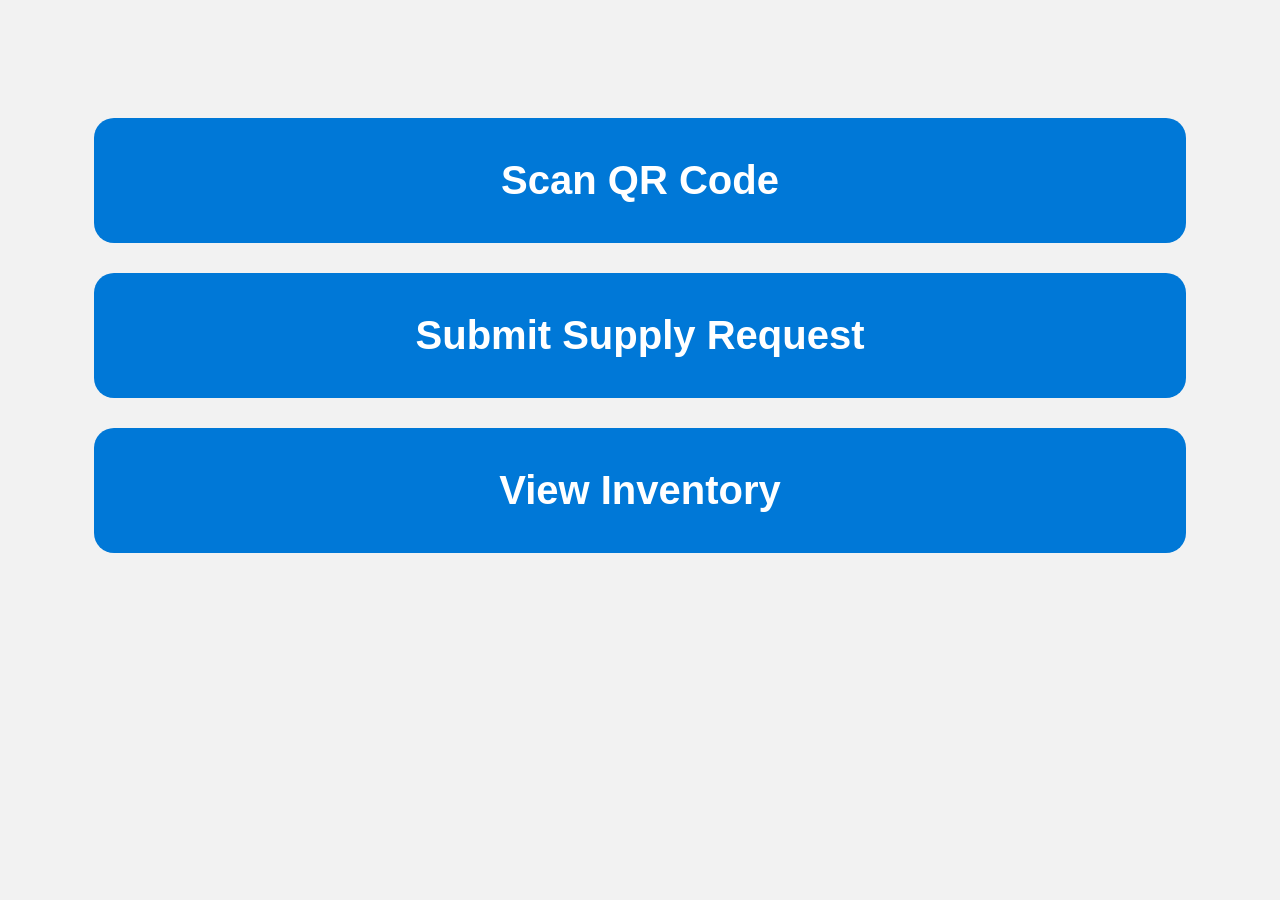
==== index.html @ 5c3f4a2a "Add kiosk homepage" ====
<!DOCTYPE html>
<html>
<head>
  <title>FMES Supply Kiosk</title>
  <style>
    body {
      background: #f2f2f2;
      font-family: Arial, sans-serif;
      text-align: center;
      padding-top: 80px;
    }
    .button {
      display: block;
      width: 80%;
      margin: 30px auto;
      padding: 40px;
      font-size: 40px;
      font-weight: bold;
      background: #0078D7;
      color: white;
      border-radius: 20px;
      text-decoration: none;
    }
    .button:hover { background: #005a9e; }
  </style>
</head>
<body>
  <a class="button" href="intent://scan/#Intent;scheme=zxing;package=com.teacapps.barcodescanner;end">
    Scan QR Code
  </a>
  <a class="button" href="https://fmessupplyrequests-jpg.github.io/custodial-request-form/">
    Submit Supply Request
  </a>
  <a class="button" target="_blank" rel="noopener"
     href="https://docs.google.com/spreadsheets/d/17a76aIxEtTjEJctDrX_Lfg4etBEE8y9hcltGdSebHx0/edit?gid=1158148212">
    View Inventory
  </a>
</body>
</html>
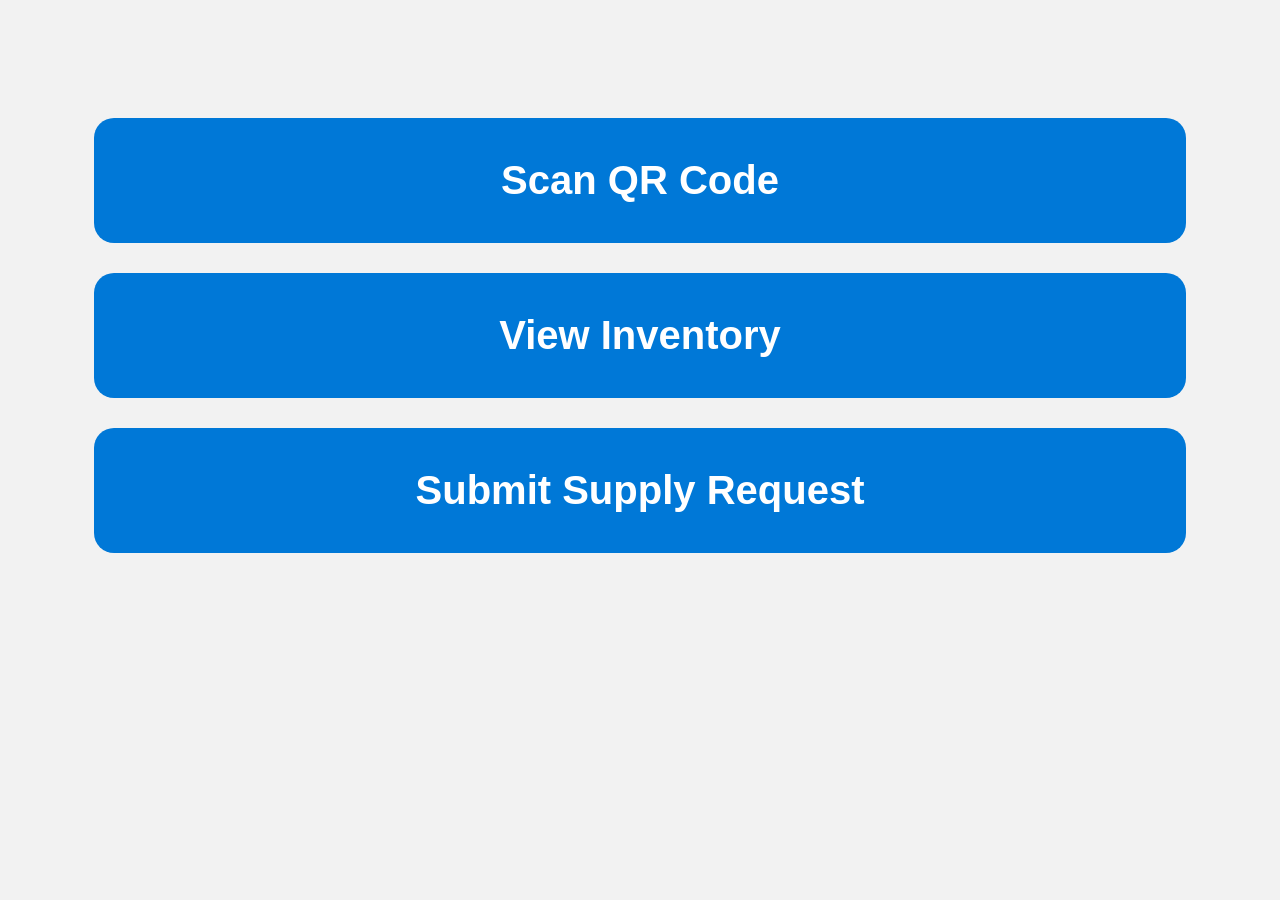
==== commit 0107769e: "Update index.html" ====
--- a/index.html
+++ b/index.html
@@ -28,12 +28,14 @@
   <a class="button" href="intent://scan/#Intent;scheme=zxing;package=com.teacapps.barcodescanner;end">
     Scan QR Code
   </a>
-  <a class="button" href="https://fmessupplyrequests-jpg.github.io/custodial-request-form/">
-    Submit Supply Request
-  </a>
+
   <a class="button" target="_blank" rel="noopener"
      href="https://docs.google.com/spreadsheets/d/17a76aIxEtTjEJctDrX_Lfg4etBEE8y9hcltGdSebHx0/edit?gid=1158148212">
     View Inventory
   </a>
+
+  <a class="button" href="https://fmessupplyrequests-jpg.github.io/custodial-request-form/">
+    Submit Supply Request
+  </a>
 </body>
 </html>
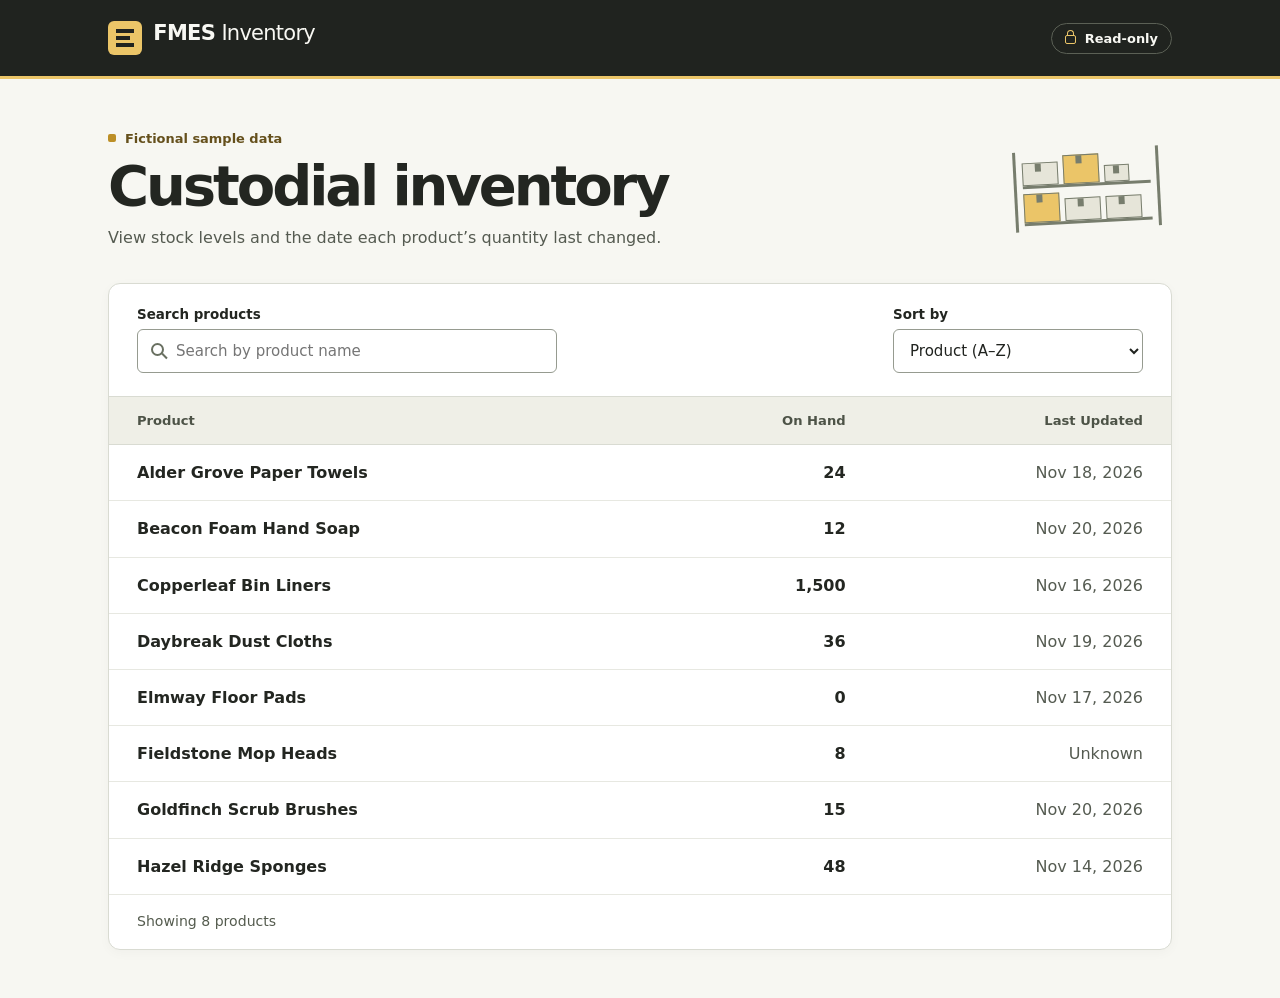
==== commit 32a42784: "Replace legacy kiosk with read-only inventory viewer" ====
--- a/index.html
+++ b/index.html
@@ -1,41 +1,61 @@
-<!DOCTYPE html>
-<html>
+<!doctype html>
+<html lang="en">
 <head>
-  <title>FMES Supply Kiosk</title>
-  <style>
-    body {
-      background: #f2f2f2;
-      font-family: Arial, sans-serif;
-      text-align: center;
-      padding-top: 80px;
-    }
-    .button {
-      display: block;
-      width: 80%;
-      margin: 30px auto;
-      padding: 40px;
-      font-size: 40px;
-      font-weight: bold;
-      background: #0078D7;
-      color: white;
-      border-radius: 20px;
-      text-decoration: none;
-    }
-    .button:hover { background: #005a9e; }
-  </style>
+  <meta charset="utf-8">
+  <meta name="viewport" content="width=device-width, initial-scale=1">
+  <meta name="color-scheme" content="light">
+  <meta http-equiv="Content-Security-Policy" content="default-src 'none'; script-src 'self'; style-src 'self'; connect-src 'self'; img-src 'self'; base-uri 'none'; form-action 'none'; object-src 'none'">
+  <title>Custodial inventory · FMES Inventory</title>
+  <link rel="stylesheet" href="./assets/inventory.css">
+  <script defer src="./assets/viewer.js"></script>
 </head>
 <body>
-  <a class="button" href="intent://scan/#Intent;scheme=zxing;package=com.teacapps.barcodescanner;end">
-    Scan QR Code
-  </a>
-
-  <a class="button" target="_blank" rel="noopener"
-     href="https://docs.google.com/spreadsheets/d/17a76aIxEtTjEJctDrX_Lfg4etBEE8y9hcltGdSebHx0/edit?gid=1158148212">
-    View Inventory
-  </a>
-
-  <a class="button" href="https://fmessupplyrequests-jpg.github.io/custodial-request-form/">
-    Submit Supply Request
-  </a>
+  <a href="#main" class="skip">Skip to inventory</a>
+  <header class="masthead">
+    <div class="wrap masthead-inner">
+      <div class="brand"><span class="brand-mark" aria-hidden="true"><i></i><i></i><i></i></span><strong>FMES</strong> Inventory</div>
+      <span class="read-only"><i class="lock" aria-hidden="true"></i>Read-only</span>
+    </div>
+  </header>
+  <main id="main" class="wrap">
+    <div class="intro">
+      <div>
+        <span class="sample"><i aria-hidden="true"></i>Fictional sample data</span>
+        <h1>Custodial inventory</h1>
+        <p>View stock levels and the date each product’s quantity last changed.</p>
+      </div>
+      <div class="shelves" aria-hidden="true">
+        <span><i></i><i></i><i></i></span><span><i></i><i></i><i></i></span>
+      </div>
+    </div>
+    <section class="panel" aria-label="Product inventory" data-inventory-src="./data/inventory.sample.json">
+      <div class="toolbar">
+        <div class="search-control">
+          <label for="search">Search products</label>
+          <div class="search-box"><i aria-hidden="true"></i><input id="search" type="search" placeholder="Search by product name" autocomplete="off" disabled></div>
+        </div>
+        <div class="sort-control">
+          <label for="sort">Sort by</label>
+          <select id="sort" disabled>
+            <option value="product-asc">Product (A–Z)</option>
+            <option value="product-desc">Product (Z–A)</option>
+            <option value="on_hand-desc">On hand (high to low)</option>
+            <option value="on_hand-asc">On hand (low to high)</option>
+            <option value="last_updated-desc">Last updated (newest first)</option>
+            <option value="last_updated-asc">Last updated (oldest first)</option>
+          </select>
+        </div>
+      </div>
+      <noscript><p class="no-js">Enable JavaScript to view the inventory file.</p></noscript>
+      <div id="inventory-table" hidden>
+        <table>
+          <caption class="sr-only">Custodial inventory quantities and last modification dates</caption>
+          <thead><tr><th scope="col">Product</th><th scope="col">On Hand</th><th scope="col">Last Updated</th></tr></thead>
+          <tbody id="rows"></tbody>
+        </table>
+      </div>
+      <p id="status" role="status" aria-live="polite" aria-atomic="true"></p>
+    </section>
+  </main>
 </body>
 </html>
--- a/assets/inventory.css
+++ b/assets/inventory.css
@@ -0,0 +1,76 @@
+:root {
+  color-scheme: light;
+  font-family: "Inter", "Segoe UI", system-ui, sans-serif;
+  color: #232621;
+  background: #f7f7f2;
+  --ink: #20231f;
+  --line: #d9dbd2;
+  --gold: #ebc568;
+}
+* { box-sizing: border-box; }
+body { margin: 0; }
+.wrap { width: min(100% - 64px, 1064px); margin-inline: auto; }
+.masthead { color: #f8f8f3; background: var(--ink); border-bottom: 3px solid var(--gold); }
+.masthead-inner { min-height: 76px; display: flex; align-items: center; justify-content: space-between; gap: 10px; }
+.brand { display: flex; align-items: baseline; gap: .3em; font-size: 21px; letter-spacing: -.035em; }
+.brand strong { font-weight: 800; }
+.brand-mark { align-self: center; display: grid; gap: 3px; width: 34px; padding: 8px; border-radius: 6px; background: var(--gold); margin-right: 5px; }
+.brand-mark i { height: 4px; background: var(--ink); }
+.brand-mark i:nth-child(2) { width: 76%; }
+.read-only, .sample { display: inline-flex; align-items: center; gap: 9px; font-size: .81rem; font-weight: 600; }
+.read-only { border: 1px solid #5b6055; border-radius: 24px; padding: 7px 13px; }
+.lock { width: 11px; height: 9px; border: 1.5px solid var(--gold); border-radius: 2px; position: relative; margin-top: 3px; }
+.lock::before { content: ""; position: absolute; width: 5px; height: 5px; left: 1.5px; bottom: 100%; border: 1.5px solid var(--gold); border-bottom: 0; border-radius: 5px 5px 0 0; }
+.intro { display: flex; justify-content: space-between; align-items: center; gap: 26px; padding: 48px 0 32px; }
+.sample { color: #65501c; }
+.sample i { width: 8px; height: 8px; background: #bc8f27; border-radius: 2px; }
+h1 { margin: 10px 0; font-size: clamp(2.1rem, 5vw, 3.5rem); line-height: 1.08; letter-spacing: -.055em; }
+.intro p { margin: 0; color: #555b51; line-height: 1.55; }
+.shelves { width: 146px; flex: none; padding: 0 6px 6px; border-inline: 3px solid #777d6d; transform: rotate(-3deg); margin: 0 12px; }
+.shelves span { display: flex; align-items: end; gap: 5px; height: 37px; border-bottom: 3px solid #777d6d; }
+.shelves i { width: 36px; height: 23px; border: 1.5px solid #777d6d; background: #e6e5d9; position: relative; }
+.shelves i::before { content: ""; position: absolute; left: 36%; top: 0; width: 6px; height: 8px; background: #777d6d; }
+.shelves span:first-child i:nth-child(2), .shelves span:last-child i:first-child { background: var(--gold); height: 29px; }
+.shelves span:first-child i:last-child { width: 25px; height: 17px; }
+.panel { margin-bottom: 48px; background: white; border: 1px solid var(--line); border-radius: 12px; box-shadow: 0 3px 12px #20231f08; }
+.toolbar { display: flex; justify-content: space-between; gap: 24px; padding: 23px 28px; }
+.search-control { flex: 1; max-width: 420px; min-width: 0; }
+.sort-control { min-width: 0; }
+label { display: block; margin-bottom: 7px; font-size: .84rem; font-weight: 650; }
+input, select { width: 100%; min-height: 44px; border: 1px solid #969b90; border-radius: 6px; background: white; padding: 9px 12px; color: var(--ink); font: inherit; font-size: .94rem; }
+select { cursor: pointer; }
+.search-box { position: relative; }
+.search-box input { padding-left: 38px; }
+.search-box i { position: absolute; top: 14px; left: 14px; border: 2px solid #697061; width: 13px; height: 13px; border-radius: 50%; pointer-events: none; }
+.search-box i::after { position: absolute; content: ""; width: 7px; height: 2px; background: #697061; top: 10px; left: 8px; transform: rotate(45deg); }
+:focus-visible { outline: 3px solid #996e10; outline-offset: 3px; }
+table { width: 100%; border-collapse: collapse; table-layout: fixed; }
+th, td { text-align: left; padding: 16px 28px; overflow-wrap: anywhere; }
+th { background: #efefe7; font-size: .82rem; font-weight: 700; border-block: 1px solid var(--line); color: #4d5347; }
+th:first-child { width: 52%; }
+th:nth-child(2), td:nth-child(2) { width: 20%; text-align: right; }
+th:last-child, td:last-child { text-align: right; }
+td { font-variant-numeric: tabular-nums; border-bottom: 1px solid #e7e8e1; line-height: 1.45; }
+td:first-child { font-weight: 580; }
+td:nth-child(2) { font-weight: 650; }
+td:last-child { color: #555b51; }
+tbody tr:hover { background: #fafaf6; }
+#status, .no-js { margin: 0; padding: 16px 28px; font-size: .88rem; line-height: 1.55; color: #545b4e; }
+#status:empty { display: none; }
+#status[data-state="message"] { border-top: 1px solid var(--line); padding-block: 32px; color: var(--ink); }
+#status[data-state="error"] { border-top: 1px solid #dcc98e; background: #fff7df; color: #614710; border-radius: 0 0 12px 12px; }
+.sr-only, .skip:not(:focus) { position: absolute; clip-path: inset(50%); overflow: hidden; width: 1px; height: 1px; white-space: nowrap; }
+.skip:focus { display: inline-block; padding: 12px; color: var(--ink); }
+@media (max-width: 650px) {
+  .wrap { width: calc(100% - 32px); }
+  .masthead-inner { min-height: 62px; }
+  .intro { padding: 32px 0 24px; }
+  .shelves { display: none; }
+  .toolbar { flex-direction: column; gap: 14px; padding: 18px; }
+  .search-control { max-width: none; }
+  th, td { padding: 13px 10px; }
+  th:first-child { width: 45%; }
+  th:nth-child(2), td:nth-child(2) { width: 20%; }
+  td { font-size: .91rem; }
+  #status { padding-inline: 16px; }
+}
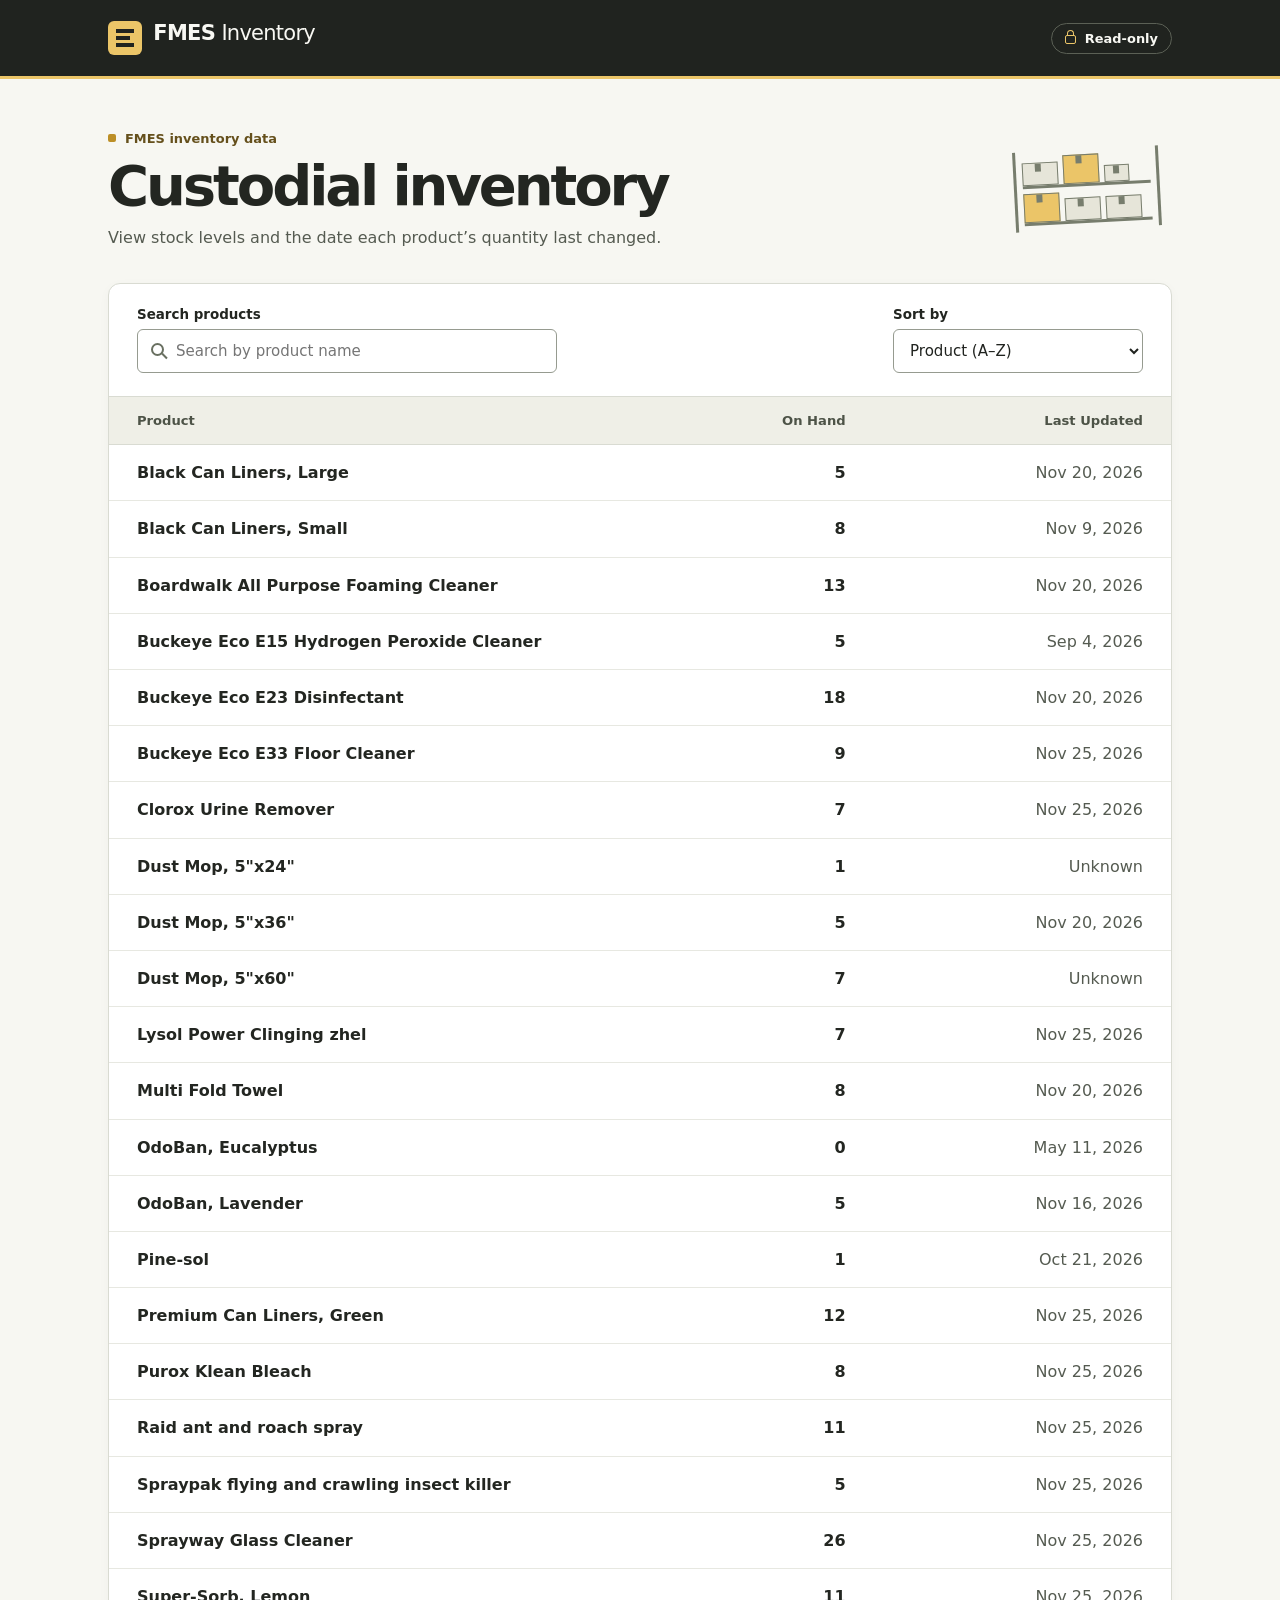
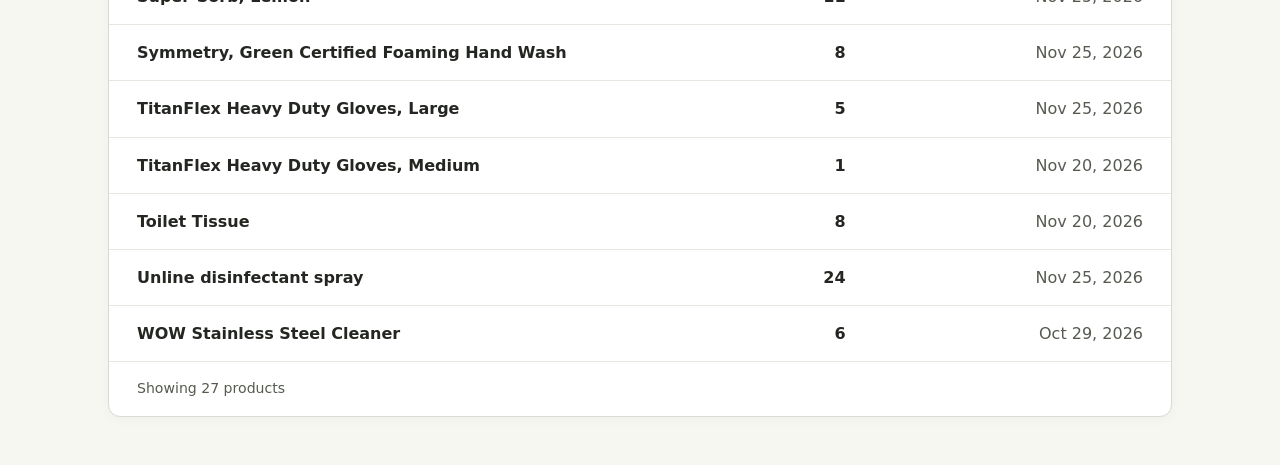
==== commit 0944f04e: "Publish approved FMES inventory snapshot" ====
--- a/index.html
+++ b/index.html
@@ -20,7 +20,7 @@
   <main id="main" class="wrap">
     <div class="intro">
       <div>
-        <span class="sample"><i aria-hidden="true"></i>Fictional sample data</span>
+        <span class="sample"><i aria-hidden="true"></i>FMES inventory data</span>
         <h1>Custodial inventory</h1>
         <p>View stock levels and the date each product’s quantity last changed.</p>
       </div>
@@ -28,7 +28,7 @@
         <span><i></i><i></i><i></i></span><span><i></i><i></i><i></i></span>
       </div>
     </div>
-    <section class="panel" aria-label="Product inventory" data-inventory-src="./data/inventory.sample.json">
+    <section class="panel" aria-label="Product inventory" data-inventory-src="./data/inventory.json">
       <div class="toolbar">
         <div class="search-control">
           <label for="search">Search products</label>
